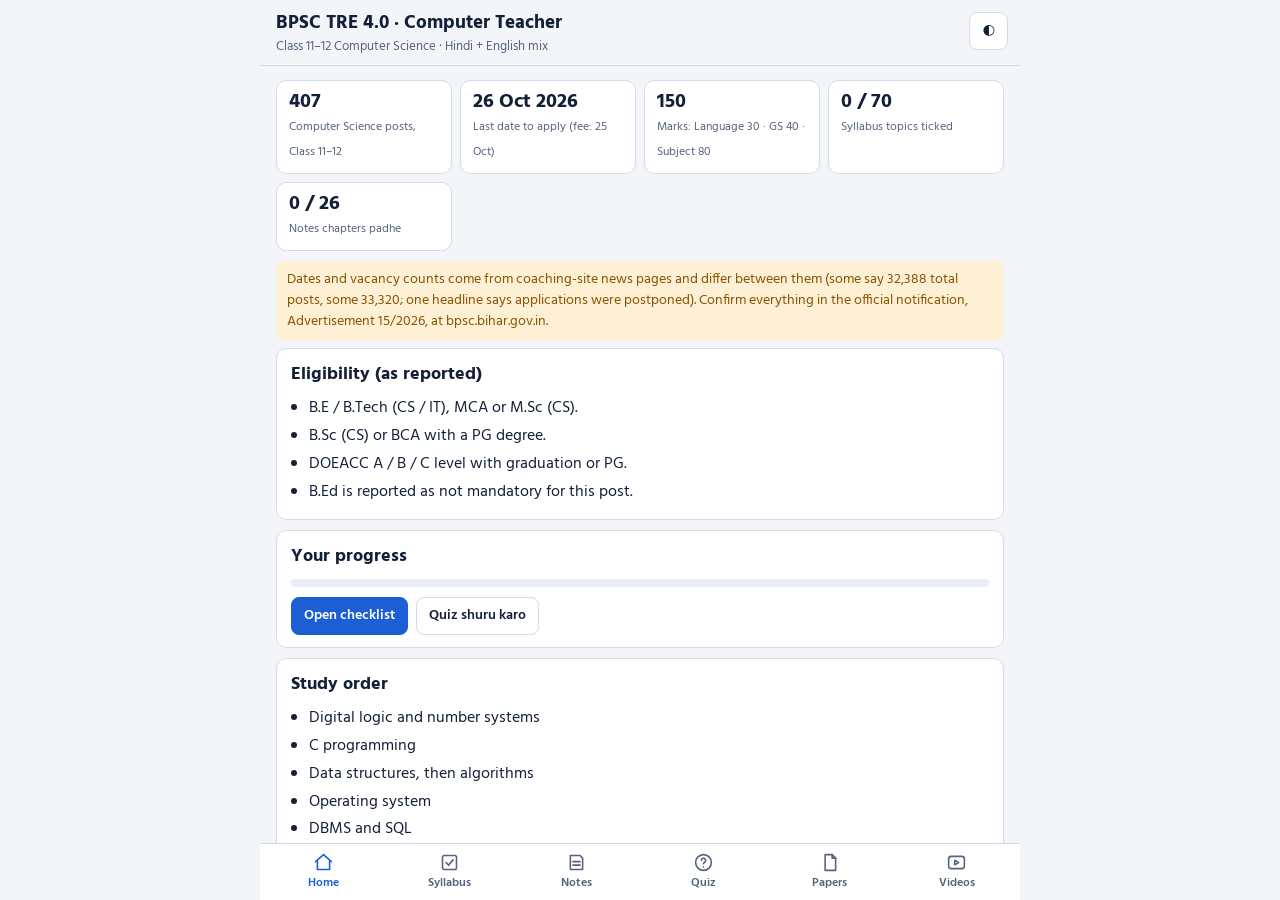
==== website/index.html @ ba27aed1 "first commit Co-Authored-By: Claude Sonnet 5.5 <noreply@anthropic.com>" ====
<!doctype html>
<html lang="hi">
<head>
<meta charset="utf-8">
<meta name="viewport" content="width=device-width, initial-scale=1, viewport-fit=cover">
<title>BPSC Computer Teacher Prep</title>
<meta name="description" content="BPSC TRE 4.0 Computer Science teacher preparation: notes in Hinglish, chapter-wise MCQ quiz, syllabus checklist, previous papers and video links.">
<link rel="preconnect" href="https://fonts.googleapis.com">
<link rel="preconnect" href="https://fonts.gstatic.com" crossorigin>
<link rel="stylesheet" href="https://fonts.googleapis.com/css2?family=Hind:wght@400;500;600;700&family=JetBrains+Mono:wght@400;600&display=swap">
<link rel="stylesheet" href="style.css">
</head>
<body>
<div id="app">
  <header>
    <h1>BPSC TRE 4.0 · Computer Teacher</h1>
    <p>Class 11–12 Computer Science · Hindi + English mix</p>
    <button class="btn themebtn" id="themeBtn" type="button" aria-label="Switch theme">◐</button>
  </header>
  <main id="main"></main>
  <nav id="nav" role="tablist" aria-label="Sections"></nav>
</div>

<script src="js/n1.js"></script>
<script src="js/n2.js"></script>
<script src="js/n3.js"></script>
<script src="js/n4.js"></script>
<script src="js/n5.js"></script>
<script src="js/n6.js"></script>
<script src="js/n7.js"></script>
<script src="js/qa.js"></script>
<script src="js/app.js"></script>
</body>
</html>
---- website/style.css ----
/* base reset (the artifact viewer supplied this; a standalone page needs it) */
:root{color-scheme:light}
html{-webkit-text-size-adjust:100%}
body{margin:0}
img{max-width:100%}
[hidden]{display:none!important}
/* Layout: one-screen mobile app; sticky top bar, scrolling content, fixed bottom tab bar.
   Palette: slate paper, ink navy, signal blue, pass green, caution amber. */
:root{
  --bg:#f3f5f9; --surface:#ffffff; --surface2:#e9edf5; --ink:#142038; --muted:#56637d;
  --line:#d3dae8; --accent:#1c5fd4; --accent-ink:#ffffff; --good:#17794a; --goodbg:#dff3e8;
  --bad:#b3261e; --badbg:#fbe4e2; --warn:#8a5200; --warnbg:#fdf0d5;
  --font:"Hind","Nirmala UI","Segoe UI",system-ui,sans-serif; --mono:"JetBrains Mono",Consolas,monospace;
}
@media (prefers-color-scheme: dark){:root:not([data-theme="light"]){
  --bg:#0f1624; --surface:#18223a; --surface2:#222e49; --ink:#e7ecf7; --muted:#9aa8c4;
  --line:#2c3a5a; --accent:#6b9cff; --accent-ink:#0b1426; --good:#58d391; --goodbg:#143a29;
  --bad:#ff8c84; --badbg:#401a18; --warn:#f0b866; --warnbg:#3b2c10; color-scheme:dark}}
:root[data-theme="dark"]{
  --bg:#0f1624; --surface:#18223a; --surface2:#222e49; --ink:#e7ecf7; --muted:#9aa8c4;
  --line:#2c3a5a; --accent:#6b9cff; --accent-ink:#0b1426; --good:#58d391; --goodbg:#143a29;
  --bad:#ff8c84; --badbg:#401a18; --warn:#f0b866; --warnbg:#3b2c10; color-scheme:dark}
*{box-sizing:border-box}
html,body{height:100%}
body{background:var(--bg);color:var(--ink);font-family:var(--font);font-size:16px;line-height:1.55;padding-inline:0}
#app{display:flex;flex-direction:column;height:100%;max-width:760px;margin:0 auto}
header{padding:12px 16px 8px;border-bottom:1px solid var(--line);background:var(--bg)}
header h1{margin:0;font-size:1.2rem;line-height:1.2;text-wrap:balance}
header p{margin:2px 0 0;color:var(--muted);font-size:.82rem}
main{flex:1;overflow-y:auto;padding:14px 16px 24px;-webkit-overflow-scrolling:touch}
nav{display:grid;grid-template-columns:repeat(6,1fr);border-top:1px solid var(--line);background:var(--surface);padding-bottom:env(safe-area-inset-bottom,0px)}
nav button{background:none;border:0;color:var(--muted);font:inherit;font-size:.72rem;font-weight:600;padding:8px 2px 7px;display:flex;flex-direction:column;align-items:center;gap:2px;cursor:pointer;min-width:0}
nav button svg{width:21px;height:21px;stroke:currentColor;fill:none;stroke-width:1.8;stroke-linecap:round;stroke-linejoin:round}
nav button[aria-selected="true"]{color:var(--accent)}
nav button:focus-visible,.btn:focus-visible,a:focus-visible,summary:focus-visible,input:focus-visible,.opt:focus-visible{outline:2px solid var(--accent);outline-offset:2px}
h2{font-size:1.1rem;margin:0 0 8px}
h3{font-size:.95rem;margin:16px 0 6px;color:var(--accent)}
.card{background:var(--surface);border:1px solid var(--line);border-radius:10px;padding:12px 14px;margin-bottom:10px;min-width:0}
.facts{display:grid;grid-template-columns:repeat(auto-fit,minmax(150px,1fr));gap:8px;margin-bottom:10px}
.fact{background:var(--surface);border:1px solid var(--line);border-radius:10px;padding:9px 12px}
.fact b{display:block;font-size:1.25rem;line-height:1.2;font-variant-numeric:tabular-nums}
.fact span{font-size:.78rem;color:var(--muted)}
.note{background:var(--warnbg);color:var(--warn);border-radius:8px;padding:8px 11px;font-size:.85rem;margin:8px 0}
ul.plain{margin:0;padding-left:1.1rem}
ul.plain li{margin:3px 0}
a{color:var(--accent);font-weight:600;overflow-wrap:anywhere}
.btn{font:inherit;font-weight:600;font-size:.9rem;border:1px solid var(--line);background:var(--surface);color:var(--ink);border-radius:8px;padding:7px 12px;cursor:pointer}
.btn.primary{background:var(--accent);color:var(--accent-ink);border-color:var(--accent)}
.linkrow{display:flex;align-items:center;gap:10px;padding:10px 12px;background:var(--surface);border:1px solid var(--line);border-radius:10px;margin-bottom:7px;text-decoration:none;color:var(--ink);font-weight:500;min-width:0}
.linkrow .tag{flex:none;font-size:.7rem;font-weight:700;border-radius:5px;padding:1px 6px;background:var(--surface2);color:var(--muted)}
.linkrow .tag.pl{background:var(--accent);color:var(--accent-ink)}
.linkrow span.t{min-width:0}
.prog{height:8px;background:var(--surface2);border-radius:5px;overflow:hidden;margin:6px 0 10px}
.prog i{display:block;height:100%;background:var(--good);width:0;transition:width .25s}
.chk{display:flex;gap:10px;align-items:flex-start;padding:7px 2px;border-bottom:1px solid var(--line);cursor:pointer}
.chk input{width:20px;height:20px;margin-top:3px;flex:none;accent-color:var(--good)}
.chk.done span{color:var(--muted);text-decoration:line-through}
details{background:var(--surface);border:1px solid var(--line);border-radius:10px;margin-bottom:8px}
summary{padding:11px 14px;font-weight:600;cursor:pointer;list-style:none;display:flex;justify-content:space-between;gap:10px}
summary::after{content:"+";color:var(--muted);font-weight:700}
details[open] summary::after{content:"–"}
details .body{padding:0 14px 12px}
.body ul{margin:4px 0 8px;padding-left:1.1rem}
.body li{margin:4px 0}
.hi{color:var(--muted)}
code,pre{font-family:var(--mono);font-size:.82rem}
pre{background:var(--surface2);border-radius:8px;padding:9px 11px;overflow-x:auto;margin:6px 0}
.tbl{overflow-x:auto;margin:6px 0}
table{border-collapse:collapse;font-size:.86rem;min-width:100%}
td,th{border:1px solid var(--line);padding:4px 8px;text-align:left;vertical-align:top}
th{background:var(--surface2)}
.qtop{display:flex;justify-content:space-between;align-items:center;gap:8px;margin-bottom:6px;font-size:.85rem;color:var(--muted);font-variant-numeric:tabular-nums}
.qtext{font-weight:600;margin:6px 0 10px;text-wrap:pretty}
.opt{display:block;width:100%;text-align:left;font:inherit;background:var(--surface);color:var(--ink);border:1px solid var(--line);border-radius:9px;padding:10px 12px;margin-bottom:7px;cursor:pointer}
.opt.right{background:var(--goodbg);border-color:var(--good)}
.opt.wrong{background:var(--badbg);border-color:var(--bad)}
.exp{background:var(--surface2);border-radius:8px;padding:8px 11px;font-size:.88rem;margin:8px 0}
.row{display:flex;gap:8px;flex-wrap:wrap}
.score{font-size:2.2rem;font-weight:700;font-variant-numeric:tabular-nums}
.seg{display:flex;gap:6px;margin-bottom:10px;overflow-x:auto}
.seg .btn[aria-pressed="true"]{background:var(--accent);color:var(--accent-ink);border-color:var(--accent)}
.themebtn{position:absolute;right:12px;top:12px}
header{position:relative}
h4{font-size:.95rem;margin:14px 0 4px;color:var(--accent)}
.easy{background:var(--goodbg);border-radius:8px;padding:8px 11px;margin:6px 0 8px;font-size:.93rem}
.tip{background:var(--warnbg);border-left:4px solid var(--warn);border-radius:6px;padding:8px 11px;margin:10px 0;font-size:.92rem}
.search{width:100%;font:inherit;padding:9px 12px;border:1px solid var(--line);border-radius:9px;background:var(--surface);color:var(--ink);margin-bottom:10px}
.rel{background:var(--surface2);border-radius:8px;padding:8px 11px;margin:8px 0;font-size:.88rem}
.rel ul{margin:4px 0 0;padding-left:1.1rem}.rel li{margin:5px 0}
.wide{display:flex;justify-content:space-between;width:100%;text-align:left;margin-bottom:6px;gap:8px}
.wide span:last-child{opacity:.75;flex:none;font-size:.8rem}
.hs{background:var(--surface2);border-radius:8px;padding:8px 11px;margin:8px 0}
@media (prefers-reduced-motion:reduce){*{transition:none!important}}
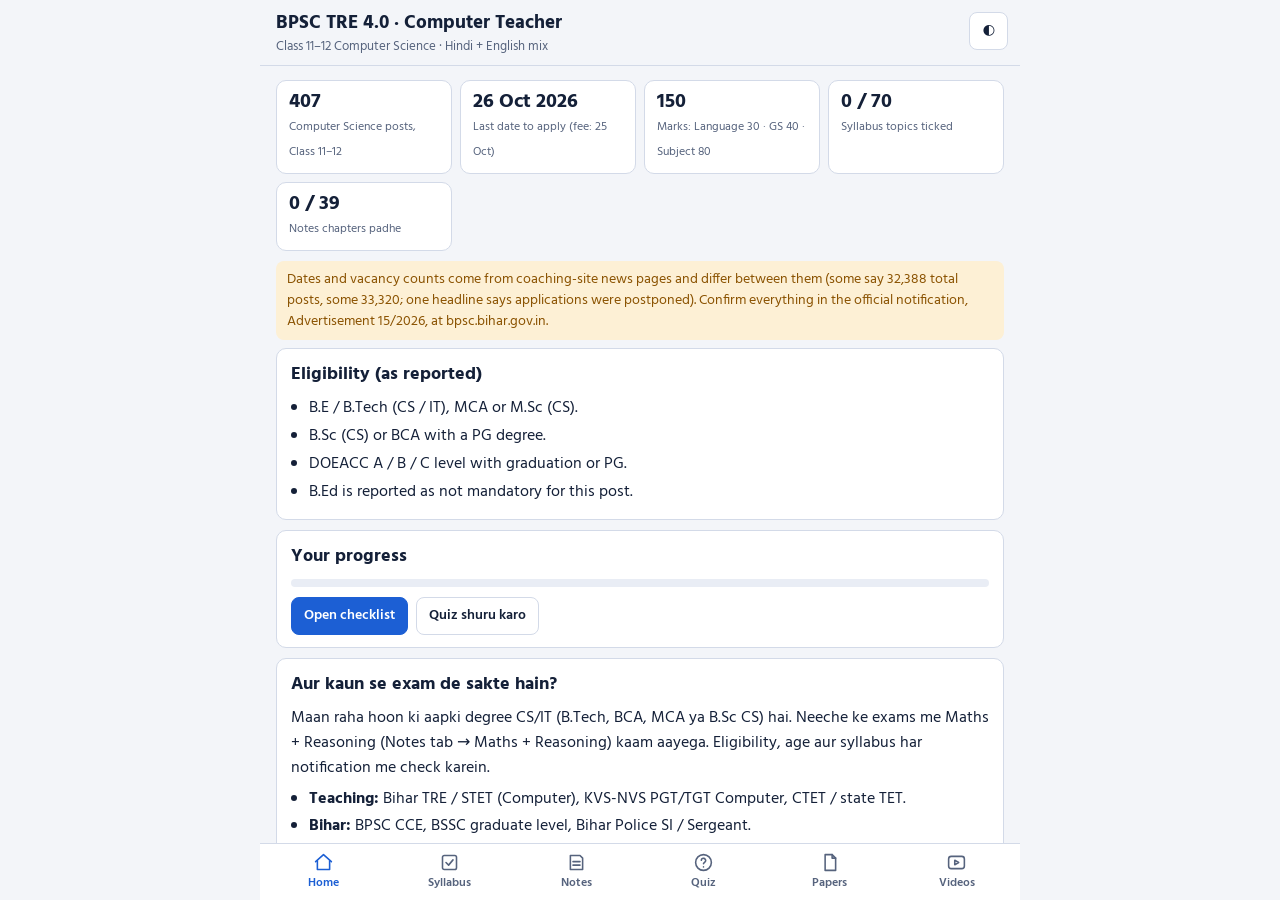
==== commit 4c8c2fb8: "Update local changes Co-Authored-By: Claude Sonnet 5.5 <noreply@anthropic.com>" ====
--- a/website/index.html
+++ b/website/index.html
@@ -28,7 +28,10 @@
 <script src="js/n5.js"></script>
 <script src="js/n6.js"></script>
 <script src="js/n7.js"></script>
+<script src="js/n8.js"></script>
+<script src="js/n9.js"></script>
 <script src="js/qa.js"></script>
+<script src="js/qa2.js"></script>
 <script src="js/app.js"></script>
 </body>
 </html>
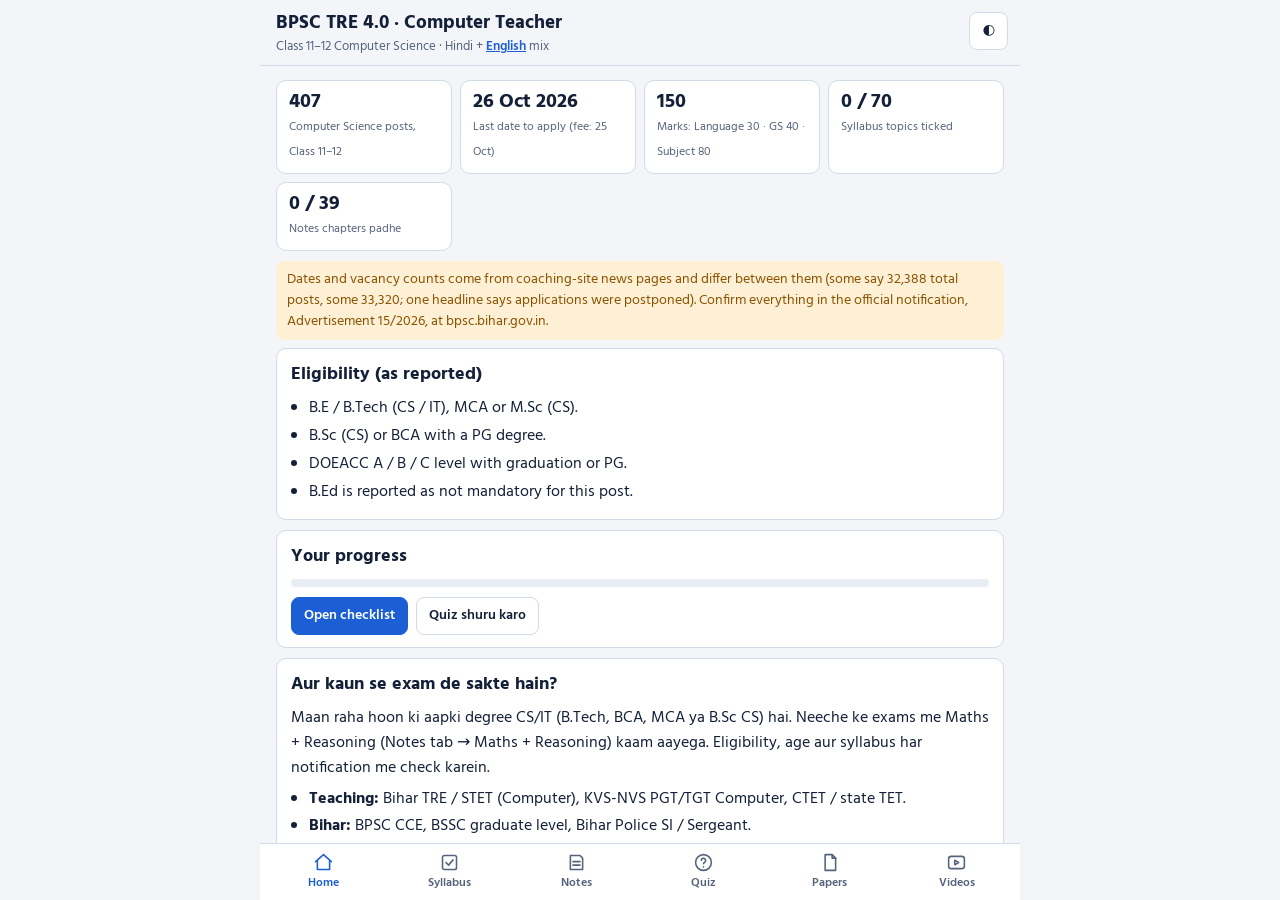
==== commit a2c547d1: "Update class description with English link" ====
--- a/website/index.html
+++ b/website/index.html
@@ -14,24 +14,26 @@
 <div id="app">
   <header>
     <h1>BPSC TRE 4.0 · Computer Teacher</h1>
-    <p>Class 11–12 Computer Science · Hindi + English mix</p>
-    <button class="btn themebtn" id="themeBtn" type="button" aria-label="Switch theme">◐</button>
+<p>
+  Class 11–12 Computer Science · Hindi +
+  <a href="english.html">English</a> mix
+</p>    <button class="btn themebtn" id="themeBtn" type="button" aria-label="Switch theme">◐</button>
   </header>
   <main id="main"></main>
   <nav id="nav" role="tablist" aria-label="Sections"></nav>
 </div>
 
-<script src="js/n1.js"></script>
-<script src="js/n2.js"></script>
-<script src="js/n3.js"></script>
-<script src="js/n4.js"></script>
-<script src="js/n5.js"></script>
-<script src="js/n6.js"></script>
-<script src="js/n7.js"></script>
-<script src="js/n8.js"></script>
-<script src="js/n9.js"></script>
-<script src="js/qa.js"></script>
-<script src="js/qa2.js"></script>
-<script src="js/app.js"></script>
+<script src="js/n1.js?v=2"></script>
+<script src="js/n2.js?v=2"></script>
+<script src="js/n3.js?v=2"></script>
+<script src="js/n4.js?v=2"></script>
+<script src="js/n5.js?v=2"></script>
+<script src="js/n6.js?v=2"></script>
+<script src="js/n7.js?v=2"></script>
+<script src="js/n8.js?v=2"></script>
+<script src="js/n9.js?v=2"></script>
+<script src="js/qa.js?v=2"></script>
+<script src="js/qa2.js?v=2"></script>
+<script src="js/app.js?v=2"></script>
 </body>
 </html>
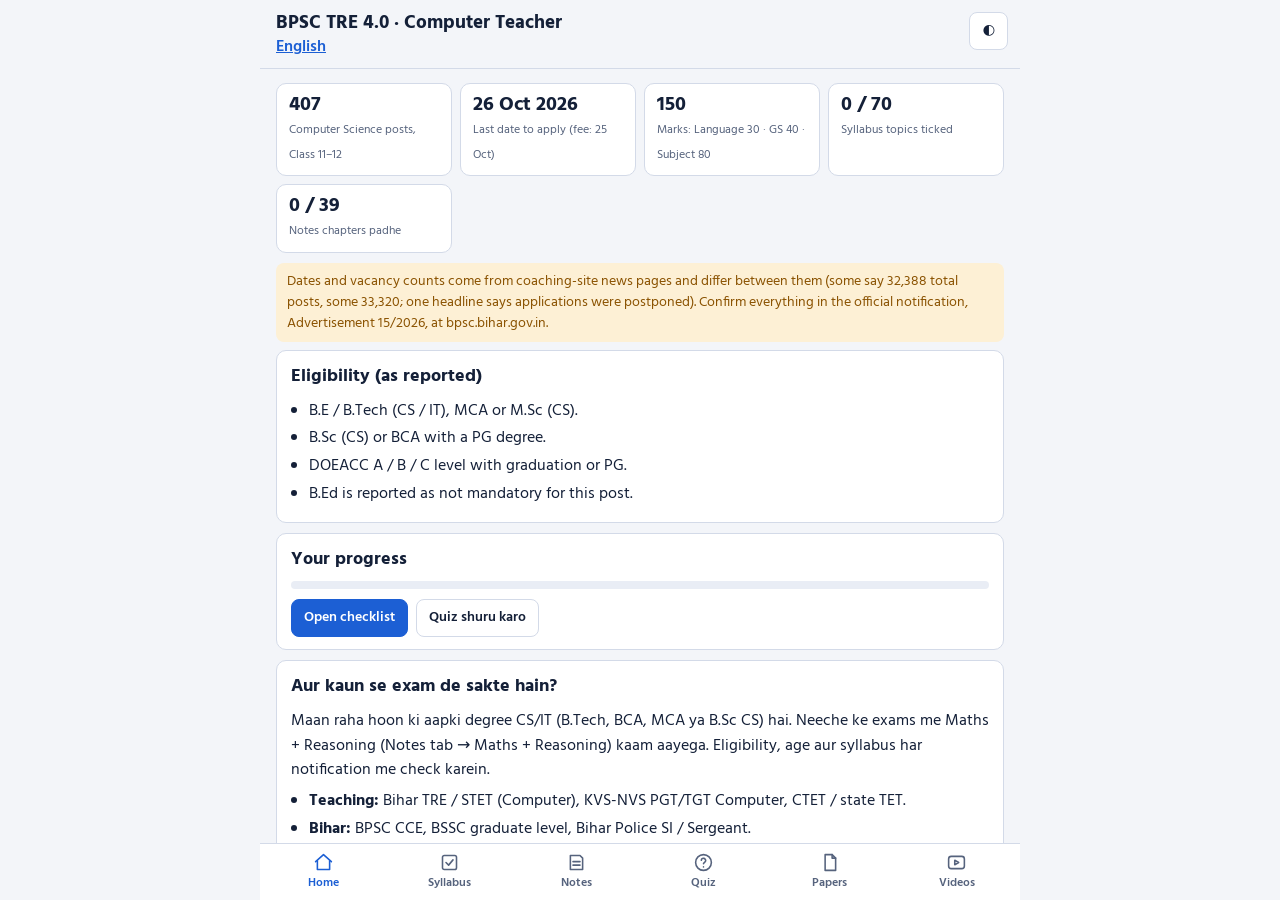
==== commit 27265466: "Update link to English page in index.html Replaced the paragraph with a direct link to the English p" ====
--- a/website/index.html
+++ b/website/index.html
@@ -14,10 +14,7 @@
 <div id="app">
   <header>
     <h1>BPSC TRE 4.0 · Computer Teacher</h1>
-<p>
-  Class 11–12 Computer Science · Hindi +
-  <a href="english.html">English</a> mix
-</p>    <button class="btn themebtn" id="themeBtn" type="button" aria-label="Switch theme">◐</button>
+<a href="./english.html">English</a>  <button class="btn themebtn" id="themeBtn" type="button" aria-label="Switch theme">◐</button>
   </header>
   <main id="main"></main>
   <nav id="nav" role="tablist" aria-label="Sections"></nav>
